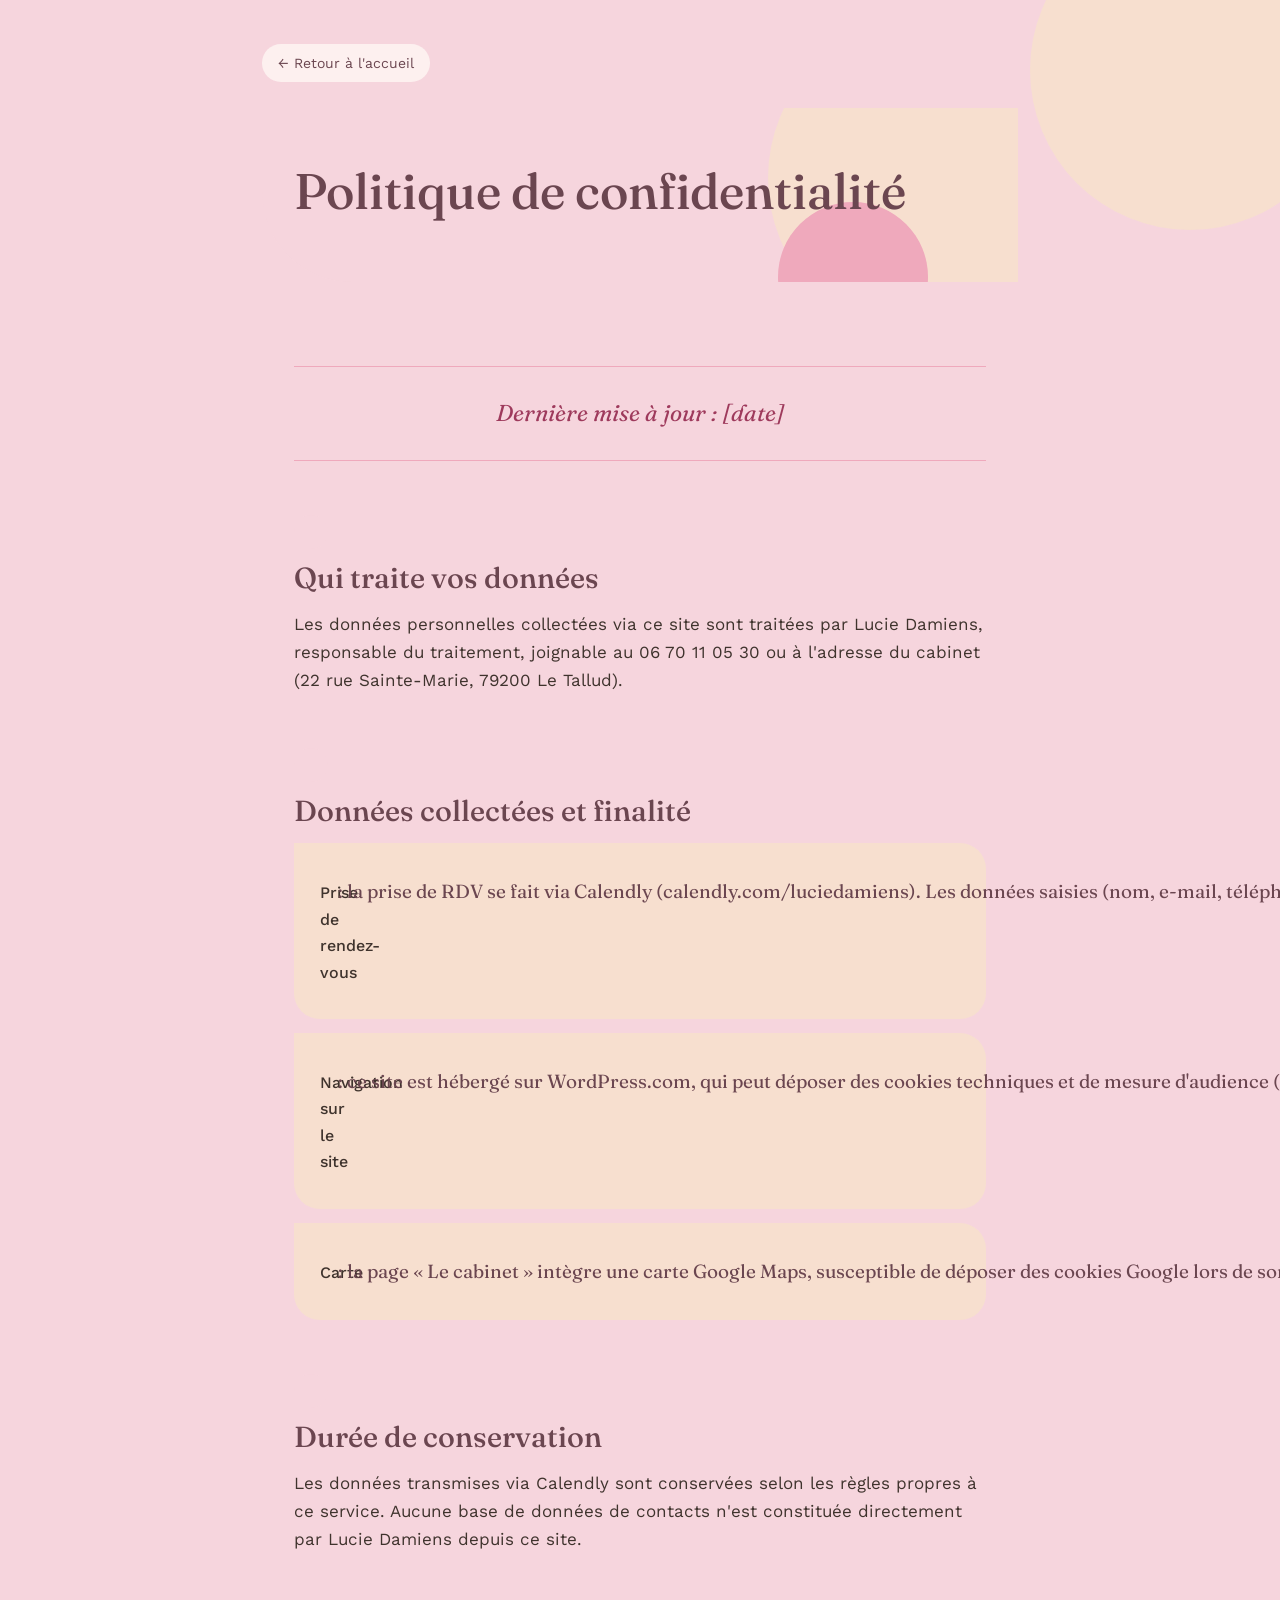
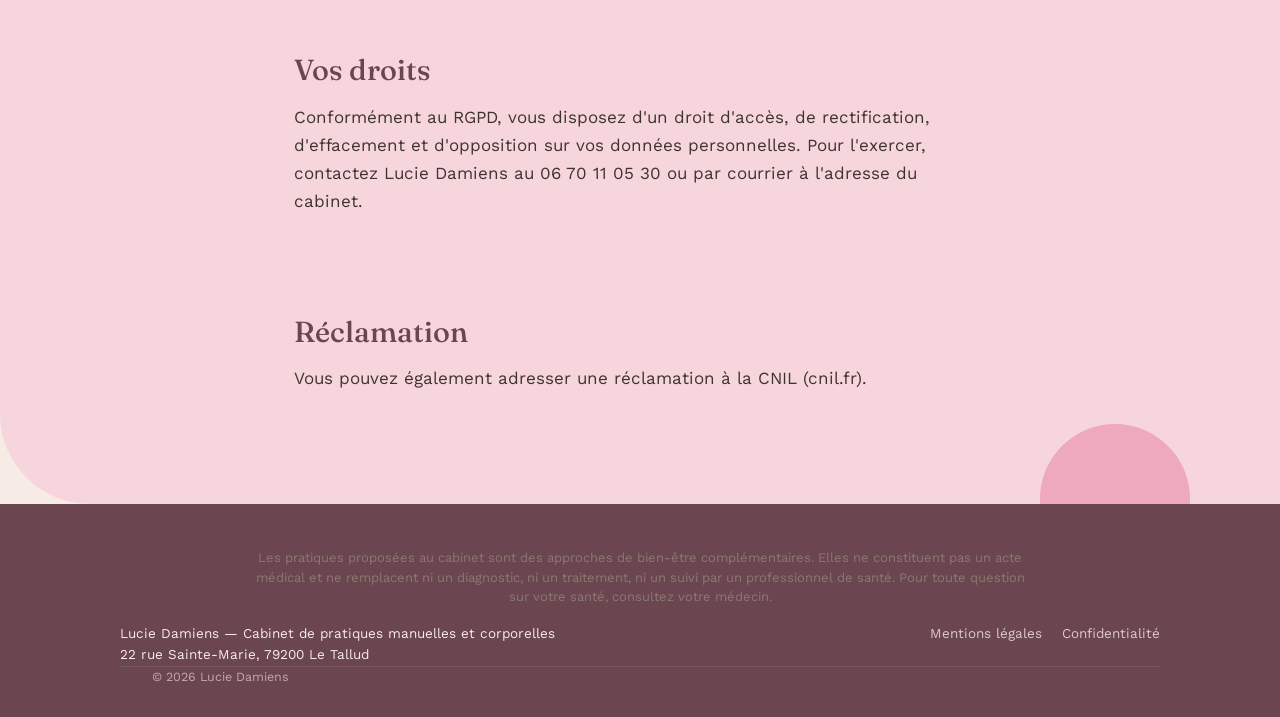
==== confidentialite.html @ f3e39a35 "Add files via upload" ====
<!doctype html>
<html lang="fr-FR"><head><meta charset="utf-8"><meta name="viewport" content="width=device-width, initial-scale=1">
<title>Confidentialité – Lucie Damiens</title>
<meta name="robots" content="noindex">
<link rel="stylesheet" href="https://fonts.googleapis.com/css2?family=Fraunces:ital,opsz,wght@0,9..144,400;0,9..144,500;0,9..144,600;1,9..144,500&family=Work+Sans:wght@400;500;600&display=swap">
<link rel="stylesheet" href="style.css"></head>
<body class="page page-id-149"><section class="tech-body wrap" style="padding-top:60px;">

<section class="tech-hero">
  <a class="btn-secondary back-link" href="index.html">← Retour à l'accueil</a>



<link rel="preconnect" href="https://fonts.googleapis.com">
<link href="https://fonts.googleapis.com/css2?family=Fraunces:ital,opsz,wght@0,9..144,400;0,9..144,500;0,9..144,600;1,9..144,500&amp;family=Work+Sans:wght@400;500;600&amp;display=swap" rel="stylesheet">

<style>
  /* (tout ton CSS d’origine est conservé intégralement) */
</style>




<section class="tech-hero">
  <h1>Politique de confidentialité</h1>
</section>

<section class="tech-body">

  <p><em>Dernière mise à jour : [date]</em></p>

  <h2>Qui traite vos données</h2>
  <p>Les données personnelles collectées via ce site sont traitées par Lucie Damiens, responsable du traitement, joignable au 06 70 11 05 30 ou à l'adresse du cabinet (22 rue Sainte-Marie, 79200 Le Tallud).</p>

  <h2>Données collectées et finalité</h2>
  <div class="indications">
    <p><strong>Prise de rendez-vous</strong> : la prise de RDV se fait via Calendly (calendly.com/luciedamiens). Les données saisies (nom, e-mail, téléphone) sont collectées et traitées par Calendly ; consultez leur politique de confidentialité pour le détail.</p>
  </div>
  <div class="indications">
    <p><strong>Navigation sur le site</strong> : ce site est hébergé sur WordPress.com, qui peut déposer des cookies techniques et de mesure d'audience (Jetpack) — voir la politique de confidentialité d'Automattic.</p>
  </div>
  <div class="indications">
    <p><strong>Carte</strong> : la page « Le cabinet » intègre une carte Google Maps, susceptible de déposer des cookies Google lors de son chargement — voir la politique de confidentialité de Google.</p>
  </div>

  <h2>Durée de conservation</h2>
  <p>Les données transmises via Calendly sont conservées selon les règles propres à ce service. Aucune base de données de contacts n'est constituée directement par Lucie Damiens depuis ce site.</p>

  <h2>Vos droits</h2>
  <p>Conformément au RGPD, vous disposez d'un droit d'accès, de rectification, d'effacement et d'opposition sur vos données personnelles. Pour l'exercer, contactez Lucie Damiens au 06 70 11 05 30 ou par courrier à l'adresse du cabinet.</p>

  <h2>Réclamation</h2>
  <p>Vous pouvez également adresser une réclamation à la CNIL (cnil.fr).</p>

</section>

</section>
<footer>
  <p class="footer-mention" style="max-width:820px;margin:0 auto 16px;padding:0 16px;font-size:13px;line-height:1.5;text-align:center;">Les pratiques proposées au cabinet sont des approches de bien-être complémentaires. Elles ne constituent pas un acte médical et ne remplacent ni un diagnostic, ni un traitement, ni un suivi par un professionnel de santé. Pour toute question sur votre santé, consultez votre médecin.</p>
  <div class="footer-inner">
    <div>Lucie Damiens — Cabinet de pratiques manuelles et corporelles<br>22 rue Sainte-Marie, 79200 Le Tallud</div>
    <div class="footer-links">
      <a href="mentions-legales.html">Mentions légales</a>
      <a href="confidentialite.html">Confidentialité</a>
    </div>
  </div>
  <div class="foot-bottom wrap">&copy; 2026 Lucie Damiens</div>
</footer>

</body></html>
---- style.css ----
/*
Theme Name: Lucie Damiens
Theme URI: https://luciedamiens.com/
Author: Peux
Description: Thème sur-mesure pour le site de Lucie Damiens, thérapeute manuelle (Fasciathérapie, Libération Musculaire Profonde, Myofascialogie, Processus Neurolink).
Version: 1.0
Requires PHP: 7.4
Text Domain: lucie-damiens
*/

:root{
  --bone:#F7ECE5;
  --bone-deep:#EFDACE;
  --ink:#3F332D;
  --ink-soft:#8A796F;
  --moss:#E28FA6;
  --moss-deep:#6B4650;
  --ochre:#DB9DAF;
  --clay:#DB9DAF;
  --line:#EAD9CD;
  --white:#FFFAF6;
}
*{box-sizing:border-box;}
html{scroll-behavior:smooth;}
body{
  margin:0;
  background:var(--bone);
  color:var(--ink);
  font-family:'Work Sans', sans-serif;
  font-size:17px;
  line-height:1.6;
}
h1,h2,h3{
  font-family:'Fraunces', serif;
  font-weight:500;
  color:var(--moss-deep);
  line-height:1.15;
  margin:0;
}
p{margin:0;}
a{color:inherit;}
img{max-width:100%;}
.wrap{max-width:1040px;margin:0 auto;padding:0 32px;}

/* HERO */
.hero{
  display:grid; grid-template-columns:1.1fr .9fr; gap:56px; align-items:center;
  padding:76px 32px 84px; max-width:1040px; margin:0 auto;
}
.hero .eyebrow{font-size:15px; color:var(--clay); font-style:italic; font-family:'Fraunces',serif; margin-bottom:14px;}
.hero h1{font-size:44px; letter-spacing:-.01em;}
.hero p.lead{margin-top:20px; font-size:18px; color:var(--ink-soft); max-width:46ch;}
.hero .symptoms{margin-top:26px; display:flex; flex-wrap:wrap; gap:10px 10px;}
.hero .symptoms span{
  font-size:13.5px; color:var(--moss-deep); background:var(--bone-deep);
  border:1px solid var(--line); padding:6px 12px; border-radius:20px;
}
.hero .ctas{margin-top:34px; display:flex; gap:14px; flex-wrap:wrap;}
.btn-primary{
  background:var(--moss); color:var(--white); text-decoration:none;
  padding:14px 26px; border-radius:2px; font-size:15px; font-weight:500;
  display:inline-block;
}
.btn-secondary{
  border:1px solid var(--ink); color:var(--ink); text-decoration:none;
  padding:13px 25px; border-radius:2px; font-size:15px;
  display:inline-block;
}
.hero-visual{
  aspect-ratio:4/5; background:var(--moss-deep);
  border-radius:2px 60px 2px 60px;
  display:flex; align-items:flex-end; padding:20px;
  background-image:linear-gradient(165deg,#F1D2C4,#DD9E9B);
  overflow:hidden;
}
.hero-visual img{width:100%; height:100%; object-fit:cover; display:block; border-radius:2px 60px 2px 60px;}
@media(max-width:800px){ .hero{grid-template-columns:1fr; padding-top:48px;} .hero h1{font-size:34px;} }

section{padding:70px 32px;}
.section-inner{max-width:1040px; margin:0 auto;}
.divider{border:none; border-top:1px solid var(--line); max-width:1040px; margin:0 auto;}

/* COMPRENDRE */
.comprendre{background:var(--white);}
.comprendre h2{font-size:30px; margin-bottom:22px;}
.comprendre .cols{display:grid; grid-template-columns:1fr 1fr; gap:48px; margin-top:30px;}
.comprendre p{color:var(--ink-soft); max-width:60ch;}
.comprendre .cols h3{font-size:18px; color:var(--moss); margin-bottom:10px;}
.causes-list{list-style:none; padding:0; margin:14px 0 0; display:flex; flex-direction:column; gap:8px;}
.causes-list li{padding-left:18px; position:relative; color:var(--ink-soft); font-size:15.5px;}
.causes-list li::before{content:"—"; position:absolute; left:0; color:var(--clay);}
@media(max-width:800px){ .comprendre .cols{grid-template-columns:1fr;} }

/* FASCIATHERAPIE */
.fascia{background:var(--bone);}
.fascia-grid{display:grid; grid-template-columns:1fr 1fr; gap:48px; align-items:start;}
.fascia h2{font-size:30px; margin-bottom:8px;}
.fascia .sub{font-family:'Fraunces',serif; font-style:italic; color:var(--clay); font-size:16px; margin-bottom:20px; display:block;}
.fascia p{color:var(--ink-soft); max-width:52ch;}
.fascia-points{list-style:none; padding:0; margin:22px 0 0; display:flex; flex-direction:column; gap:14px;}
.fascia-points li{padding-left:20px; position:relative; color:var(--ink-soft); font-size:15px;}
.fascia-points li::before{content:"—"; position:absolute; left:0; color:var(--moss);}
.fascia-points strong{color:var(--ink); font-weight:500;}
.combo-note{
  margin-top:28px; padding:20px 22px; background:var(--bone-deep);
  border-left:2px solid var(--moss); border-radius:2px; font-size:14.5px; color:var(--ink-soft);
}
@media(max-width:800px){ .fascia-grid{grid-template-columns:1fr;} }

/* BENEFICES */
.benefices{background:var(--white);}
.benefices h2{font-size:30px; margin-bottom:38px;}
.benef-grid{display:grid; grid-template-columns:1.3fr 1fr; gap:26px;}
.benef-item{padding:26px 0; border-top:1px solid var(--line);}
.benef-item:first-child{border-top:none;}
.benef-item h3{font-size:19px; color:var(--ink); font-weight:500; margin-bottom:8px;}
.benef-item p{color:var(--ink-soft); font-size:15px; max-width:44ch;}
.benef-side{background:var(--bone-deep); border-radius:2px; padding:28px; display:flex; flex-direction:column; justify-content:center;}
.benef-side h3{font-family:'Fraunces',serif; font-size:20px; color:var(--moss-deep); font-weight:500;}
.benef-side p{margin-top:10px; color:var(--ink-soft); font-size:14.5px;}
@media(max-width:800px){ .benef-grid{grid-template-columns:1fr;} }

/* TEMOIGNAGES */
.temoignages h2{font-size:30px; margin-bottom:38px;}
.quote-flow{display:flex; flex-direction:column; gap:0;}
.quote{padding:26px 0; border-top:1px solid var(--line); display:grid; grid-template-columns:40px 1fr; gap:18px;}
.quote:first-child{border-top:none;}
.quote .mark{font-family:'Fraunces',serif; font-size:34px; color:var(--clay); line-height:1;}
.quote p{font-size:16.5px; color:var(--ink); max-width:60ch;}
.quote .who{margin-top:10px; font-size:13.5px; color:var(--ink-soft);}

/* TARIFS */
.tarifs{background:var(--white);}
.tarifs h2{font-size:30px; margin-bottom:30px;}
.tarif-row{display:flex; justify-content:space-between; align-items:baseline; padding:18px 0; border-top:1px solid var(--line); max-width:640px;}
.tarif-row:first-of-type{border-top:none;}
.tarif-row .label{font-size:16px;}
.tarif-row .price{font-family:'Fraunces',serif; font-size:20px; color:var(--moss-deep);}
.tarifs .infos{margin-top:26px; color:var(--ink-soft); font-size:14.5px; max-width:56ch;}

/* FAQ */
.faq h2{font-size:30px; margin-bottom:30px;}
.faq-item{border-top:1px solid var(--line); padding:20px 0;}
.faq-item:first-child{border-top:none;}
.faq-item h3{font-size:16.5px; font-weight:500; color:var(--ink); font-family:'Work Sans',sans-serif;}
.faq-item p{margin-top:8px; color:var(--ink-soft); font-size:15px; max-width:60ch;}

/* CABINET */
.cabinet{background:var(--white);}
.cabinet-grid{display:grid; grid-template-columns:1fr 1fr; gap:40px; align-items:stretch;}
.map{background:var(--bone-deep); border:1px solid var(--line); border-radius:2px; min-height:280px; width:100%;}
.cabinet-info h2{font-size:26px;}
.cabinet-info address{font-style:normal; color:var(--ink-soft); margin-top:14px; line-height:1.7;}
.cabinet-info .practical{margin-top:18px; color:var(--ink-soft); font-size:14.5px;}
@media(max-width:800px){ .cabinet-grid{grid-template-columns:1fr;} }

/* CONTACT FINAL */
.contact-final{text-align:center; padding:90px 32px;}
.contact-final h2{font-size:32px; max-width:20ch; margin:0 auto;}
.contact-final .btn-primary{margin-top:28px; display:inline-block;}
.contact-final .tel{margin-top:16px; display:block; color:var(--ink-soft); font-size:14.5px;}

footer{background:var(--moss-deep); color:var(--bone); padding:44px 32px 30px;}
.footer-inner{max-width:1040px; margin:0 auto; display:flex; justify-content:space-between; flex-wrap:wrap; gap:24px; font-size:13.5px;}
.footer-inner a{text-decoration:none; color:var(--bone); opacity:.8;}
.footer-links{display:flex; gap:20px; flex-wrap:wrap;}
.foot-bottom{max-width:1040px; margin:24px auto 0; padding-top:20px; border-top:1px solid rgba(250,249,245,.15); font-size:12.5px; opacity:.6;}

/* APPROCHES (home) */
.approches h2{font-size:30px; margin-bottom:10px;}
.approches > .section-inner > p.intro{color:var(--ink-soft); max-width:60ch; margin-bottom:34px;}
.approches-grid{display:grid; grid-template-columns:repeat(3,1fr); gap:22px;}
.approche-card{background:var(--white); border:1px solid var(--line); border-radius:2px; padding:28px; display:flex; flex-direction:column; gap:10px;}
.approche-card .tag{font-family:'Fraunces',serif; font-style:italic; color:var(--clay); font-size:13.5px;}
.approche-card h3{font-size:19px; color:var(--moss-deep); font-weight:500;}
.approche-card p{color:var(--ink-soft); font-size:14.5px; flex:1;}
.approche-card a.more{font-size:14px; color:var(--moss); text-decoration:none; font-weight:500; margin-top:6px;}
@media(max-width:800px){ .approches-grid{grid-template-columns:1fr;} }

/* TECHNIQUE PAGES */
.tech-hero{padding:56px 32px 40px; max-width:820px; margin:0 auto;}
.back-link{display:inline-block; margin-bottom:18px; font-size:14px;}
.back-link:hover{opacity:.85;}
.tech-hero .tagline{display:block; font-family:'Fraunces',serif; font-style:italic; color:var(--clay); font-size:17px; margin-top:10px;}
.tech-hero h1{font-size:36px; margin-top:12px;}
.tech-body{padding:10px 32px 60px; max-width:820px; margin:0 auto;}
.tech-body p{color:var(--ink-soft); margin-bottom:18px; font-size:16.5px; max-width:66ch;}
.tech-body h2{font-size:21px; margin:36px 0 14px; color:var(--moss-deep);}
.indications{background:var(--bone-deep); border-radius:2px; padding:24px 26px; margin:14px 0;}
.indications p{color:var(--ink-soft); font-size:15px; margin:0;}
.note-box{border-left:2px solid var(--moss); padding:16px 20px; margin:20px 0; font-style:italic; color:var(--ink-soft); font-size:15px; background:var(--white);}
.tech-cta{text-align:center; padding:50px 32px 70px;}
.tech-cta .btn-primary{margin-top:18px; display:inline-block;}

.other-techniques{padding:56px 32px; background:var(--white);}
.other-techniques h2{font-size:24px; margin-bottom:24px;}

:root{
  --bone:#F7ECE5;
  --bone-deep:#EFDACE;
  --ink:#3F332D;
  --ink-soft:#8A796F;
  --moss:#E28FA6;
  --moss-deep:#6B4650;
  --ochre:#DB9DAF;
  --clay:#DB9DAF;
  --line:#EAD9CD;
  --white:#FFFAF6;
}

body{
  background:var(--bone);
  color:var(--ink);
  font-family:'Work Sans', sans-serif;
  font-size:17px;
  line-height:1.6;
}

h1,h2,h3{
  font-family:'Fraunces', serif;
  font-weight:500;
  color:var(--moss-deep);
  line-height:1.15;
  margin:0;
}

p{margin:0;}
a{color:inherit;}

.wrap{max-width:1040px;margin:0 auto;padding:0 32px;}

.note{
  max-width:640px; margin:0 auto 8px; text-align:center;
  font-family:'Work Sans',sans-serif; font-size:13px; color:var(--ink-soft);
  letter-spacing:.02em; padding:10px 0;
}

/* HERO */
.hero{
  display:grid; grid-template-columns:1.1fr .9fr; gap:56px; align-items:center;
  padding:76px 32px 84px; max-width:1040px; margin:0 auto;
}
.hero .eyebrow{font-size:15px; color:var(--clay); font-style:italic; font-family:'Fraunces',serif; margin-bottom:14px;}
.hero h1{font-size:44px; letter-spacing:-.01em;}
.hero p.lead{margin-top:20px; font-size:18px; color:var(--ink-soft); max-width:46ch;}
.hero .symptoms{margin-top:26px; display:flex; flex-wrap:wrap; gap:10px 10px;}
.hero .symptoms span{
  font-size:13.5px; color:var(--moss-deep); background:var(--bone-deep);
  border:1px solid var(--line); padding:6px 12px; border-radius:20px;
}
.hero .ctas{margin-top:34px; display:flex; gap:14px; flex-wrap:wrap;}
.btn-primary{
  background:var(--moss); color:var(--white); text-decoration:none;
  padding:14px 26px; border-radius:2px; font-size:15px; font-weight:500;
}
.btn-secondary{
  border:1px solid var(--ink); color:var(--ink); text-decoration:none;
  padding:13px 25px; border-radius:2px; font-size:15px;
}
.hero-visual{
  aspect-ratio:3/5; background:var(--moss-deep);
  border-radius:2px 60px 2px 60px;
  display:flex; align-items:flex-end; padding:20px;
  background-image:linear-gradient(165deg,#F1D2C4,#DD9E9B);
}
.hero-visual img{width:100%;height:100%;object-fit:cover;}

@media(max-width:800px){
  .hero{grid-template-columns:1fr; padding-top:48px;}
  .hero h1{font-size:34px;}
}

/* SECTIONS */
section{padding:70px 32px;}
.section-inner{max-width:1040px; margin:0 auto;}
.divider{border:none; border-top:1px solid var(--line); max-width:1040px; margin:0 auto;}

/* COMPRENDRE */
.comprendre{background:var(--white);}
.comprendre h2{font-size:30px; margin-bottom:22px;}
.comprendre .cols{display:grid; grid-template-columns:1fr 1fr; gap:48px; margin-top:30px;}
.comprendre p{color:var(--ink-soft); max-width:60ch;}
.comprendre .cols h3{font-size:18px; color:var(--moss); margin-bottom:10px;}
.causes-list{list-style:none; padding:0; margin:14px 0 0; display:flex; flex-direction:column; gap:8px;}
.causes-list li{padding-left:18px; position:relative; color:var(--ink-soft); font-size:15.5px;}
.causes-list li::before{content:"—"; position:absolute; left:0; color:var(--clay);}
@media(max-width:800px){ .comprendre .cols{grid-template-columns:1fr;} }

/* TECHNIQUE PAGES */
.tech-hero{padding:56px 32px 40px; max-width:820px; margin:0 auto;}
.back-link{display:inline-block; margin-bottom:18px; font-size:14px;}
.tech-hero .tagline{display:block; font-family:'Fraunces',serif; font-style:italic; color:var(--clay); font-size:17px; margin-top:10px;}
.tech-hero h1{font-size:36px; margin-top:12px;}

.tech-body{padding:10px 32px 60px; max-width:820px; margin:0 auto;}
.tech-body p{color:var(--ink-soft); margin-bottom:18px; font-size:16.5px; max-width:66ch;}
.tech-body h2{font-size:21px; margin:36px 0 14px; color:var(--moss-deep);}
.indications{background:var(--bone-deep); border-radius:2px; padding:24px 26px; margin:14px 0;}
.indications p{color:var(--ink-soft); font-size:15px; margin:0;}
.note-box{border-left:2px solid var(--moss); padding:16px 20px; margin:20px 0; font-style:italic; color:var(--ink-soft); font-size:15px; background:var(--white);}

.tech-cta{text-align:center; padding:50px 32px 70px;}
.tech-cta .btn-primary{margin-top:18px; display:inline-block;}

/* APPROCHES */
.approches h2{font-size:30px; margin-bottom:10px;}
.approches > .section-inner > p.intro{color:var(--ink-soft); max-width:60ch; margin-bottom:34px;}
.approches-grid{display:grid; grid-template-columns:repeat(3,1fr); gap:22px;}
.approche-card{background:var(--white); border:1px solid var(--line); border-radius:2px; padding:28px; display:flex; flex-direction:column; gap:10px;}
.approche-card .tag{font-family:'Fraunces',serif; font-style:italic; color:var(--clay); font-size:13.5px;}
.approche-card h3{font-size:19px; color:var(--moss-deep); font-weight:500;}
.approche-card p{color:var(--ink-soft); font-size:14.5px; flex:1;}
.approche-card a.more{font-size:14px; color:var(--moss); text-decoration:none; font-weight:500; margin-top:6px;}
@media(max-width:800px){ .approches-grid{grid-template-columns:1fr;} }

/* QUOTES */
.quote-flow{display:flex; flex-direction:column; gap:0;}
.quote{padding:26px 0; border-top:1px solid var(--line); display:grid; grid-template-columns:40px 1fr; gap:18px;}
.quote .mark{font-family:'Fraunces',serif; font-size:34px; color:var(--clay); line-height:1;}
.quote p{font-size:16.5px; color:var(--ink); max-width:60ch;}
.quote .who{margin-top:10px; font-size:13.5px; color:var(--ink-soft);}

/* TARIFS */
.tarif-row{display:flex; justify-content:space-between; align-items:baseline; padding:18px 0; border-top:1px solid var(--line); max-width:640px;}
.tarif-row .label{font-size:16px;}
.tarif-row .price{font-family:'Fraunces',serif; font-size:20px; color:var(--moss-deep);}
.tarifs .infos{margin-top:26px; color:var(--ink-soft); font-size:14.5px; max-width:56ch;}

/* CONTACT FINAL */
.contact-final{text-align:center; padding:90px 32px;}
.contact-final h2{font-size:32px; max-width:20ch; margin:0 auto;}
.contact-final .btn-primary{margin-top:28px; display:inline-block;}
.contact-final .tel{margin-top:16px; display:block; color:var(--ink-soft); font-size:14.5px;}
/* ===== SECTION IMMERSIVE ===== */

.cabinet-immersive {
  position: relative;
  width: 100%;
  height: 750px;
  overflow: hidden;
}

/* ===== IMAGE DE FOND (sans flou) ===== */

.cabinet-bg {
  position: absolute;
  top: 0;
  left: 0;
  width: 100%;
  height: 100%;
  background-image: none;
  background-size: cover;
  background-position: center;
  background-attachment: fixed; /* Parallax */
  filter: brightness(0.55); /* sombre mais net */
  transform: scale(1.05); /* effet profondeur */
}

/* ===== OVERLAY ===== */

.cabinet-immersive-overlay {
  position: relative;
  z-index: 2;
  display: grid;
  grid-template-columns: 1fr 1fr;
  gap: 40px;
  padding: 80px 60px;
  height: 100%;
  align-items: center;
  animation: fadeIn 1.4s ease forwards;
  opacity: 0;
}

/* Animation fade-in */
@keyframes fadeIn {
  from { opacity: 0; transform: translateY(30px); }
  to { opacity: 1; transform: translateY(0); }
}

/* ===== CARTE ===== */

.cabinet-map iframe {
  width: 100%;
  height: 350px;
  border: 0;
  border-radius: 14px;
  box-shadow: 0 6px 18px rgba(0,0,0,0.25);
}

/* ===== INFO ===== */

.cabinet-info {
  background: rgba(255, 255, 255, 0.85);
  padding: 35px;
  border-radius: 14px;
  box-shadow: 0 6px 18px rgba(0,0,0,0.20);
}

.cabinet-info h2 {
  font-size: 2.2rem;
  margin-bottom: 20px;
  color: #3a2f2f;
}

.cabinet-info address {
  font-style: normal;
  font-size: 1.2rem;
  line-height: 1.6;
  margin-bottom: 15px;
  color: #4a3f3f;
}

.cabinet-info p.practical {
  font-size: 1rem;
  color: #6a5f5f;
  margin-top: 10px;
}

/* ===== BOUTON ===== */

.cabinet-btn {
  display: inline-block;
  margin-top: 20px;
  padding: 14px 26px;
  background: #d8c7c0;
  color: #3a2f2f;
  text-decoration: none;
  border-radius: 10px;
  font-size: 1.1rem;
  transition: 0.25s ease;
}

.cabinet-btn:hover {
  background: #cbb8b0;
  transform: translateY(-3px);
}

/* ===== RESPONSIVE ===== */

@media (max-width: 900px) {
  .cabinet-immersive-overlay {
    grid-template-columns: 1fr;
    padding: 40px 20px;
  }

  .cabinet-map iframe {
    height: 250px;
  }

  .cabinet-immersive {
    height: auto;
    padding-bottom: 40px;
  }

  .cabinet-bg {
    background-attachment: scroll; /* désactive parallax sur mobile */
    filter: brightness(0.55);
  }
}
.hero-signature {
  text-align: center;
  padding: 60px 20px 20px;
  animation: fadeInElegant 1.6s ease forwards;
  opacity: 0;
}

.hero-signature h1 {
  font-family: 'Montserrat', sans-serif;
  font-size: 3.2rem;
  font-weight: 300;
  color: #3a2f2f;
}

.hero-signature h1 span {
  color: #d8c7c0; /* touche thérapeutique */
}

.hero-subtitle {
  font-size: 1.2rem;
  color: #6a5f5f;
}
.hero-elegant-title h1 {
  font-size: clamp(2rem, 4vw, 4.4rem) !important;
}
.approches h2 {
  font-size: 2rem !important;
}

/* Tuiles : mêmes angles que la photo */
.approche-card {
  border-radius: 2px 32px 2px 32px;
}

/* Boutons RDV et téléphone : mêmes angles que la photo */
.btn-primary,
.btn-secondary {
  border-radius: 2px 16px 2px 16px;
}

/* ===== PAGES INTÉRIEURES ÉGAYÉES =====
   À coller à la fin du CSS additionnel. L'accueil (page 22) n'est pas touché.
   Pour revenir en arrière : supprimer tout ce bloc. */

body:not(.page-id-22){
  --rose-fort:#9E3A5C;
  --rose-doux:#F6D5DD;
  --peche:#F7DFCF;
  --prune:#6B4650;
  overflow-x:clip;
}

body:not(.page-id-22) > section.tech-body.wrap{
  padding:0 !important;
  max-width:none;
}

/* Bandeau de titre coloré */
body:not(.page-id-22) .tech-hero{
  position:relative;
  overflow:hidden;
  max-width:none;
  padding:44px max(32px, calc(50% - 378px)) 64px;
  background:var(--rose-doux);
  border-radius:0 0 0 90px;
}
body:not(.page-id-22) .tech-hero::before{
  content:"";
  position:absolute;
  right:-70px;
  top:-90px;
  width:320px;
  height:320px;
  border-radius:50%;
  background:var(--peche);
}
body:not(.page-id-22) .tech-hero::after{
  content:"";
  position:absolute;
  right:90px;
  bottom:-70px;
  width:150px;
  height:150px;
  border-radius:50%;
  background:#EFA9BC;
}
body:not(.page-id-22) .tech-hero > *{position:relative; z-index:1;}
body:not(.page-id-22) .tech-hero .back-link{
  background:rgba(255,250,246,.75);
  border:0;
  border-radius:999px;
  padding:8px 16px;
  margin-bottom:26px;
  color:var(--prune);
}
body:not(.page-id-22) .tech-hero .tagline{color:var(--rose-fort); font-size:18px;}
body:not(.page-id-22) .tech-hero h1{
  font-size:clamp(34px, 5vw, 50px);
  line-height:1.08;
  max-width:16em;
}

/* Texte plus lisible et plus vivant */
body:not(.page-id-22) section.tech-body:not(.wrap){padding:44px 32px 30px;}
body:not(.page-id-22) .tech-body:not(.wrap) p{color:var(--ink); font-size:17px; line-height:1.65;}
body:not(.page-id-22) .tech-hero + .tech-body > p:first-child{
  font-family:'Fraunces',serif;
  font-size:22px;
  line-height:1.4;
  color:var(--prune);
}
body:not(.page-id-22) .tech-body:not(.wrap) h2{
  font-size:29px;
  margin:54px 0 16px;
  color:var(--prune);
}
body:not(.page-id-22) .tech-body:not(.wrap) h2::before{
  content:"";
  display:block;
  width:34px;
  height:34px;
  margin-bottom:12px;
  border-radius:50% 50% 50% 0;
  background:var(--rose-doux);
}
body:not(.page-id-22) .tech-body:not(.wrap) h3{
  font-size:20px;
  margin:24px 0 6px;
  color:var(--rose-fort);
}

/* Listes en cartes */
body:not(.page-id-22) .tech-body:not(.wrap) ul{
  list-style:none;
  margin:18px 0 24px;
  padding:24px 26px;
  display:grid;
  gap:12px;
  background:var(--white);
  border-radius:0 26px 26px 26px;
}
body:not(.page-id-22) .tech-body:not(.wrap) ul li{
  position:relative;
  padding-left:30px;
  color:var(--ink);
  line-height:1.5;
}
body:not(.page-id-22) .tech-body:not(.wrap) ul li::before{
  content:"";
  position:absolute;
  left:0;
  top:.3em;
  width:15px;
  height:15px;
  border-radius:50%;
  background:#EFA9BC;
}

/* Encadrés et tarifs */
body:not(.page-id-22) .indications{
  background:var(--peche);
  border-radius:0 26px 26px 26px;
  padding:24px 26px;
}
body:not(.page-id-22) .indications p{
  color:var(--ink);
  font-size:17px;
  max-width:none;
}
body:not(.page-id-22) .indications p:has(> strong:first-child){
  display:flex;
  justify-content:space-between;
  align-items:baseline;
  gap:18px;
  padding:9px 0;
  border-bottom:1px solid rgba(107,70,80,.2);
  font-family:'Fraunces',serif;
  font-size:19px;
  color:var(--prune);
  white-space:nowrap;
}
body:not(.page-id-22) .indications p:has(> strong:first-child):last-child{border-bottom:0;}
body:not(.page-id-22) .indications p > strong:first-child{
  font-family:'Work Sans',sans-serif;
  font-size:16px;
  font-weight:500;
  color:var(--ink);
  flex:1 1 0;
  min-width:0;
  white-space:normal;
}

/* Citation */
body:not(.page-id-22) .tech-body:not(.wrap) p:has(> em:only-child){
  margin:40px 0;
  padding:30px 8px;
  border-block:1px solid #EFA9BC;
  font-family:'Fraunces',serif;
  font-size:23px;
  line-height:1.4;
  text-align:center;
  color:var(--rose-fort);
}

/* Appel à l'action en bandeau */
body:not(.page-id-22) .tech-cta{
  margin-top:30px;
  padding:60px 32px;
  background:var(--rose-doux);
  border-radius:90px 0 0 0;
}
body:not(.page-id-22) .tech-cta h2{color:var(--prune); font-size:28px; margin:0;}
body:not(.page-id-22) .tech-cta h2 + h2{margin-top:10px; font-size:36px; color:var(--rose-fort);}
body:not(.page-id-22) .tech-cta .btn-primary{
  margin-top:24px;
  padding:15px 30px;
  border-radius:999px;
  background:var(--rose-fort);
  color:#fff;
  font-weight:500;
  text-decoration:none;
}

/* Cartes des autres approches */
body:not(.page-id-22) .other-techniques{
  padding:56px 32px 66px;
  background:var(--bone-deep);
}
body:not(.page-id-22) .other-techniques h2{font-size:28px; color:var(--prune); margin-bottom:22px;}
body:not(.page-id-22) .approche-card{
  border:0;
  border-radius:0 26px 26px 26px;
  transition:transform .2s ease;
}
body:not(.page-id-22) .approche-card:hover{transform:translateY(-4px);}
body:not(.page-id-22) .approche-card .tag,
body:not(.page-id-22) .approche-card a.more{color:var(--rose-fort);}

@media (max-width:700px){
  body:not(.page-id-22) .tech-hero{padding:30px 24px 52px; border-radius:0 0 0 54px;}
  body:not(.page-id-22) .tech-hero::before{width:210px; height:210px; right:-90px; top:-70px;}
  body:not(.page-id-22) .tech-hero::after{width:96px; height:96px; right:24px; bottom:-48px;}
  body:not(.page-id-22) section.tech-body:not(.wrap){padding:32px 22px 20px;}
  body:not(.page-id-22) .tech-body:not(.wrap) h2{font-size:25px; margin-top:42px;}
  body:not(.page-id-22) .tech-cta{border-radius:54px 0 0 0; padding:48px 22px;}
  body:not(.page-id-22) .approches-grid{grid-template-columns:1fr;}
  body:not(.page-id-22) .indications p:has(> strong:first-child){font-size:18px;}
}
@media (prefers-reduced-motion:reduce){
  body:not(.page-id-22) .approche-card{transition:none;}
}
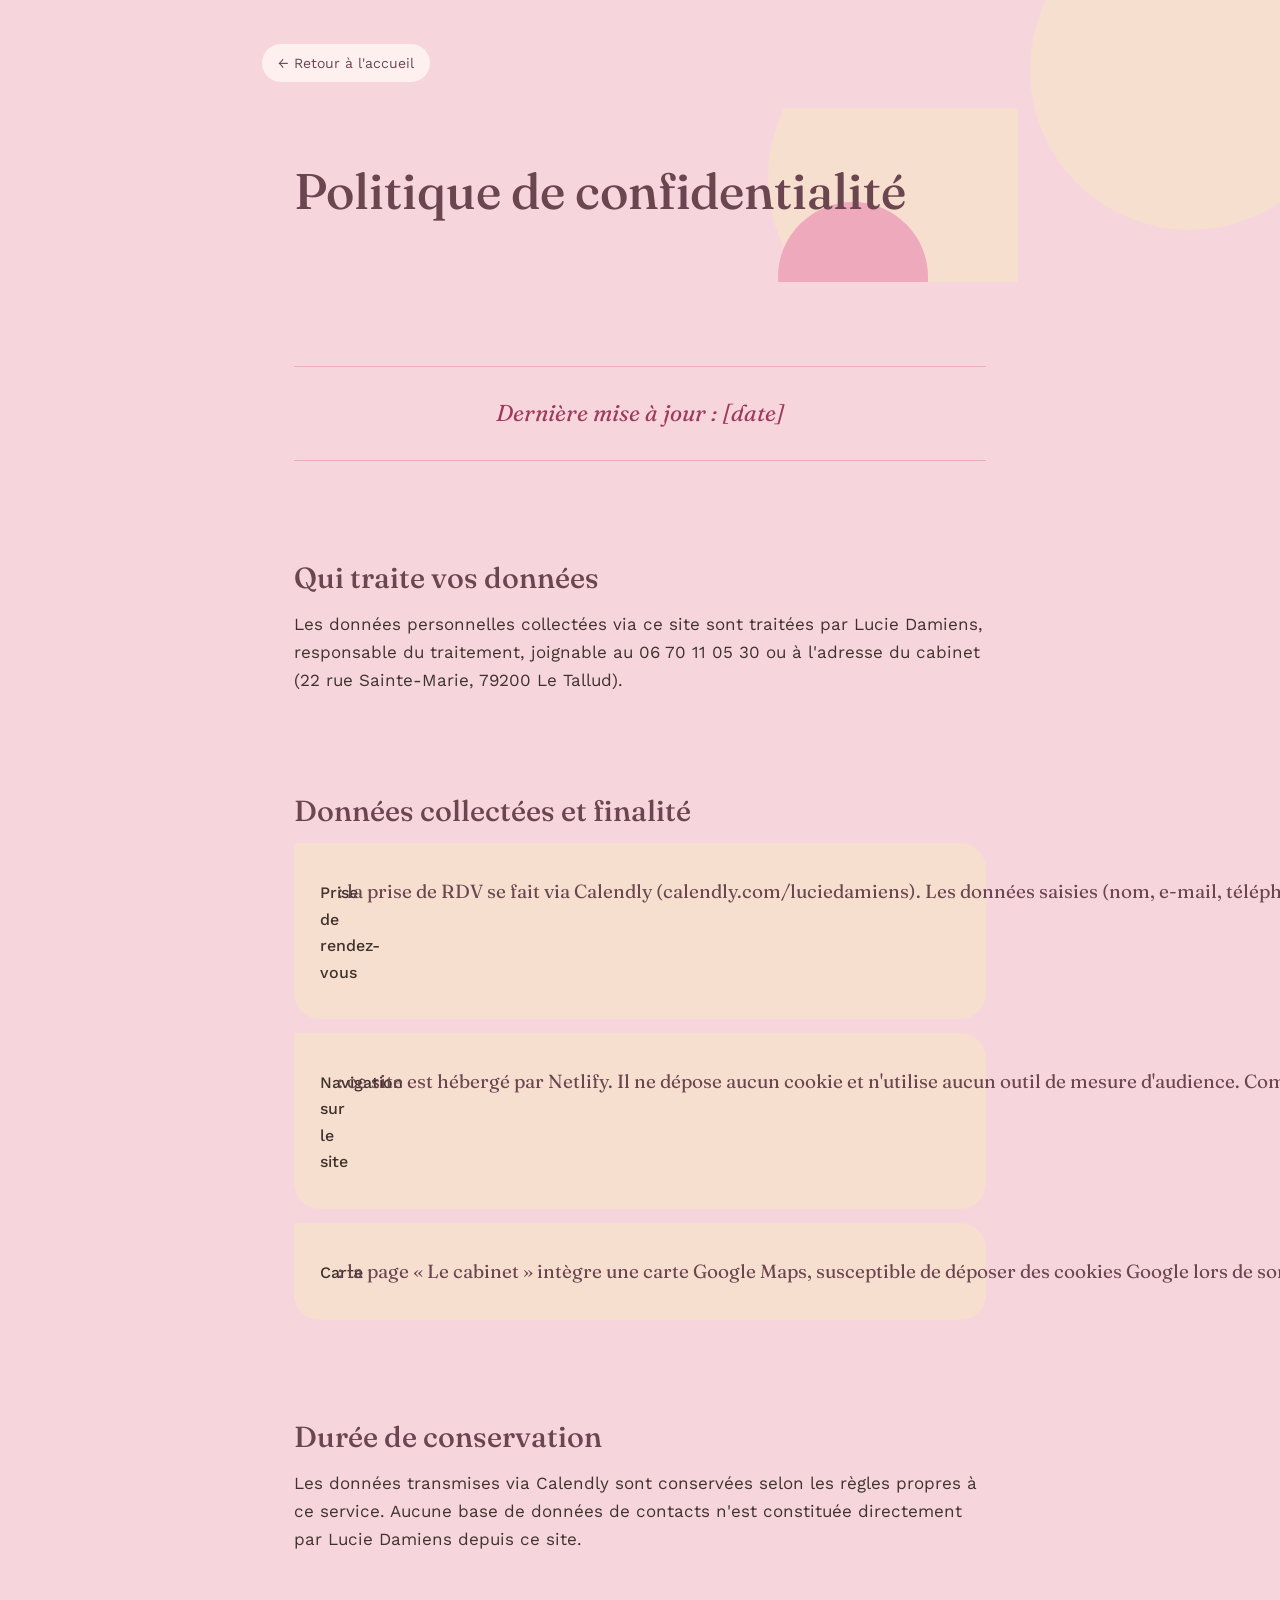
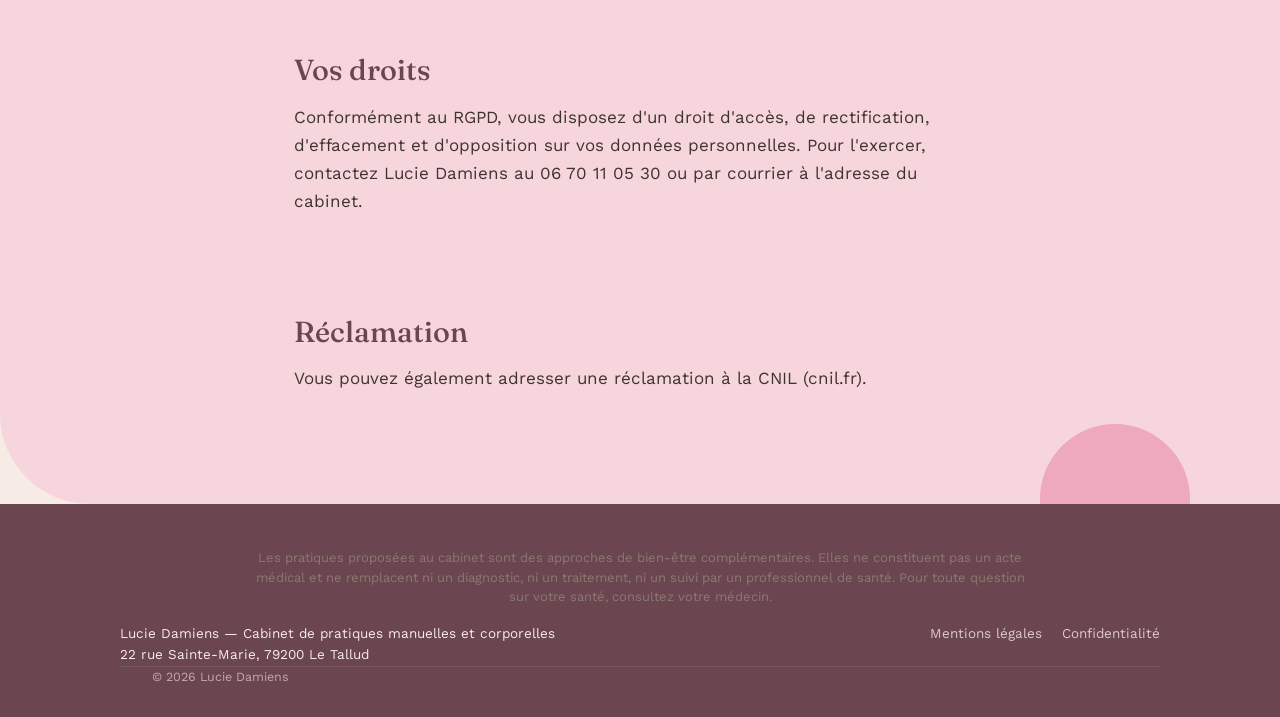
==== commit 6bcfdb63: "Add files via upload" ====
--- a/confidentialite.html
+++ b/confidentialite.html
@@ -37,7 +37,7 @@
     <p><strong>Prise de rendez-vous</strong> : la prise de RDV se fait via Calendly (calendly.com/luciedamiens). Les données saisies (nom, e-mail, téléphone) sont collectées et traitées par Calendly ; consultez leur politique de confidentialité pour le détail.</p>
   </div>
   <div class="indications">
-    <p><strong>Navigation sur le site</strong> : ce site est hébergé sur WordPress.com, qui peut déposer des cookies techniques et de mesure d'audience (Jetpack) — voir la politique de confidentialité d'Automattic.</p>
+    <p><strong>Navigation sur le site</strong> : ce site est hébergé par Netlify. Il ne dépose aucun cookie et n'utilise aucun outil de mesure d'audience. Comme tout hébergeur, Netlify enregistre des données techniques de connexion (adresse IP, navigateur) pour assurer le fonctionnement et la sécurité du site — voir la politique de confidentialité de Netlify.</p>
   </div>
   <div class="indications">
     <p><strong>Carte</strong> : la page « Le cabinet » intègre une carte Google Maps, susceptible de déposer des cookies Google lors de son chargement — voir la politique de confidentialité de Google.</p>
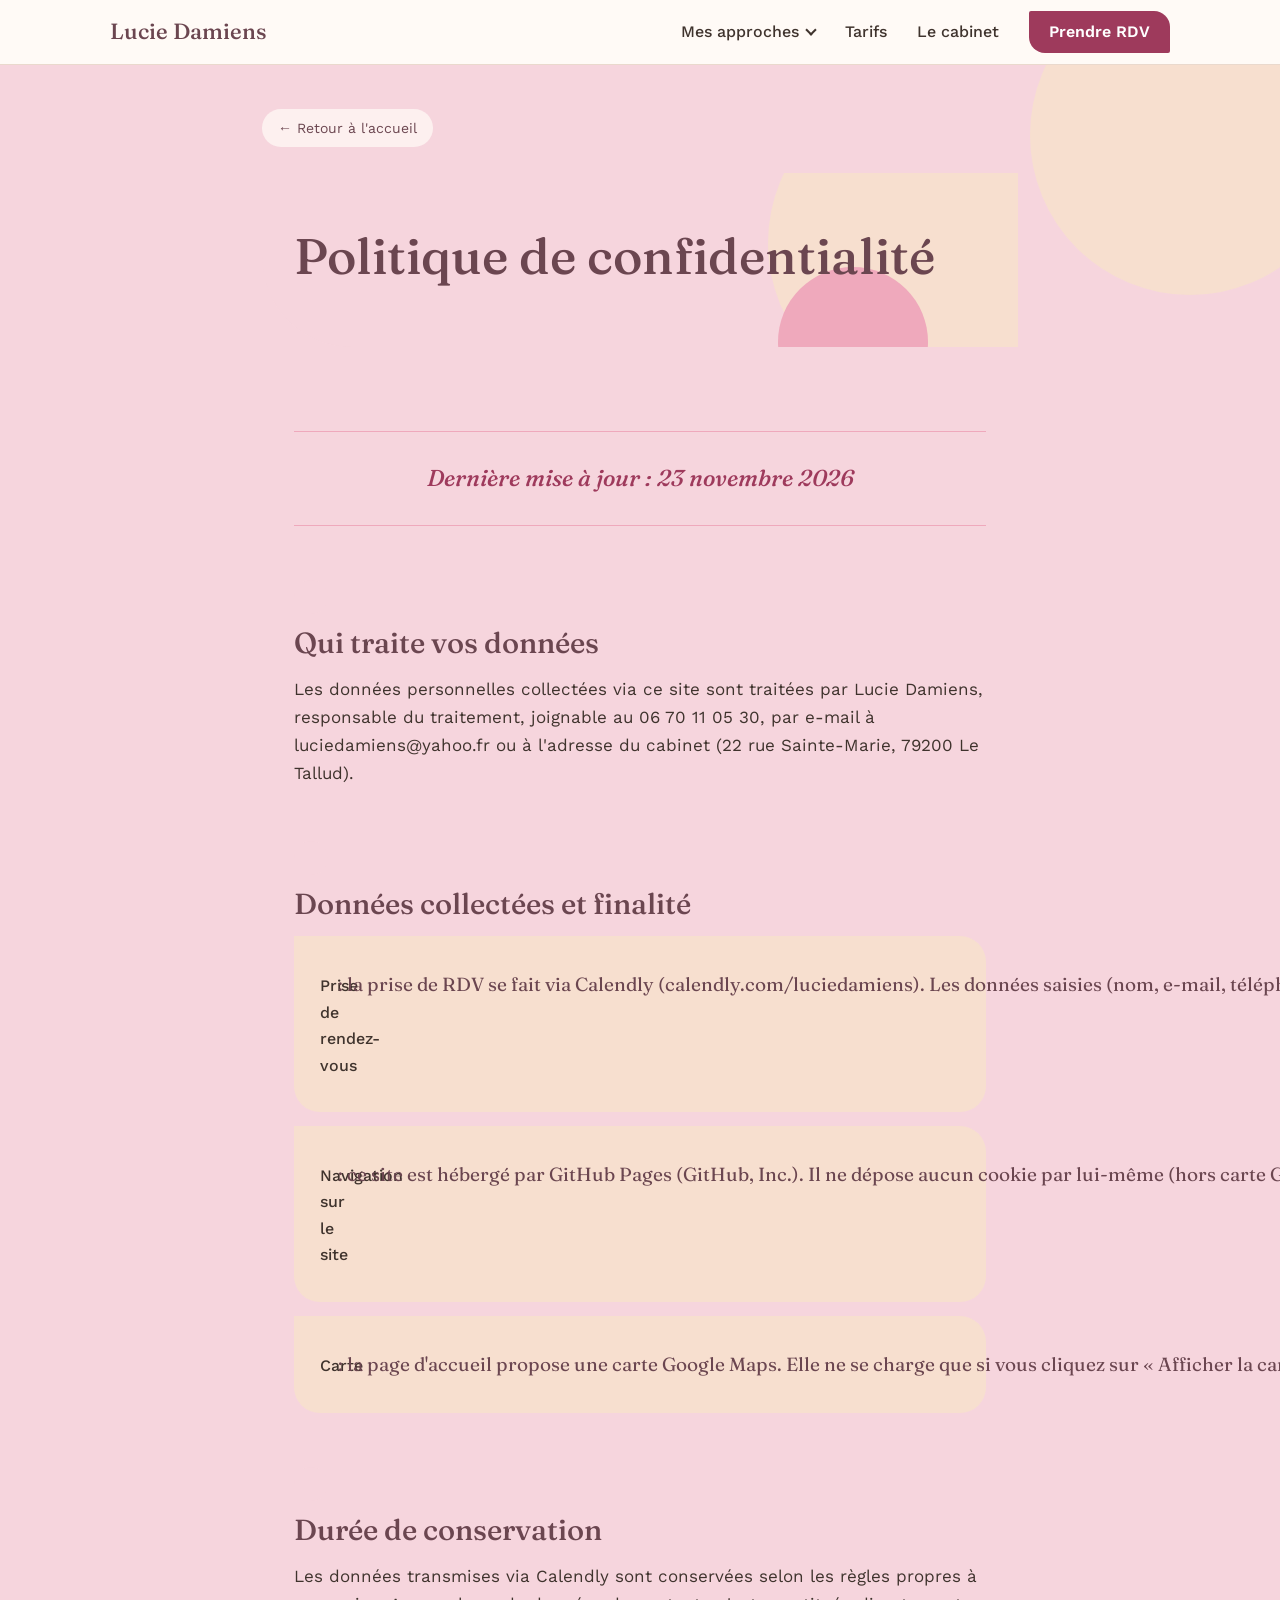
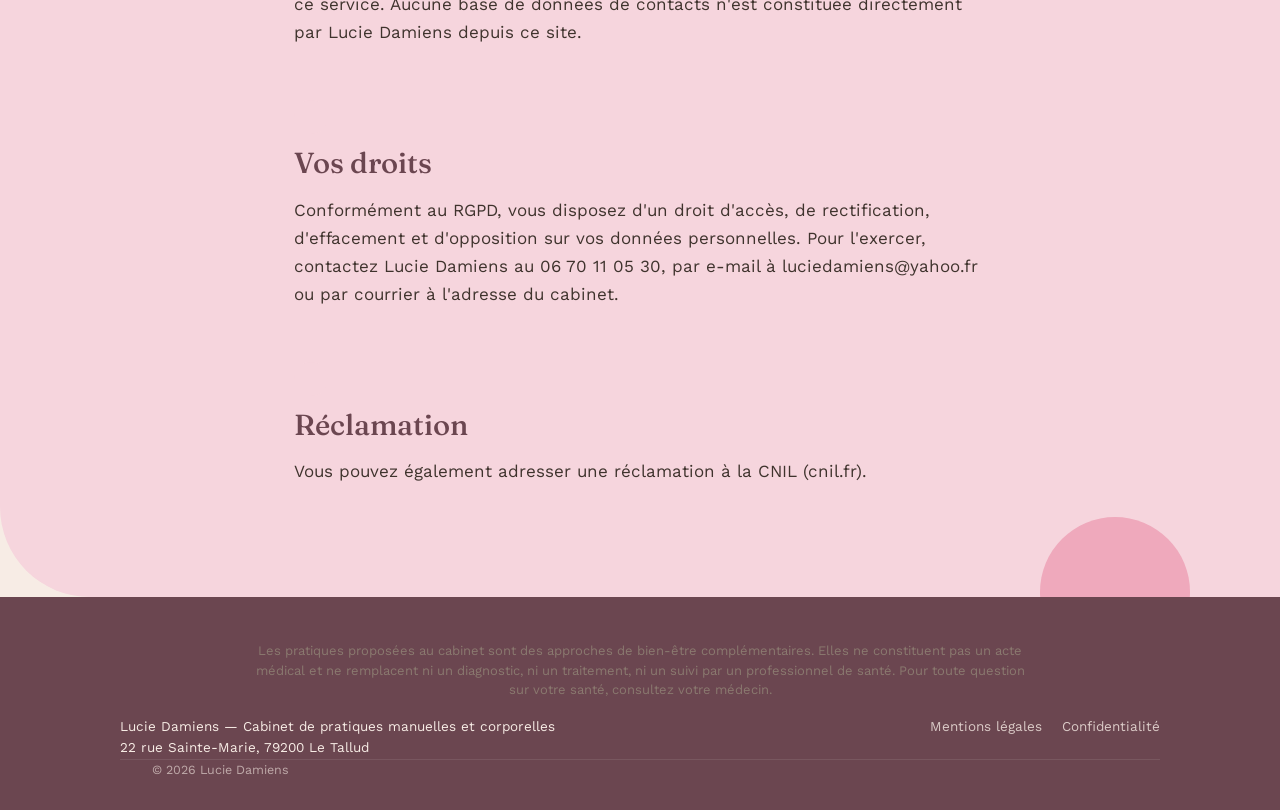
==== commit eda1d86c: "Conformité, navigation et SEO technique (lot 1) - Mentions légales et confidentialité corrigées (héb" ====
--- a/confidentialite.html
+++ b/confidentialite.html
@@ -1,18 +1,46 @@
 <!doctype html>
 <html lang="fr-FR"><head><meta charset="utf-8"><meta name="viewport" content="width=device-width, initial-scale=1">
 <title>Confidentialité – Lucie Damiens</title>
+<link rel="stylesheet" href="fonts.css">
+<link rel="preload" href="fonts/fraunces-latin-500-normal.woff2" as="font" type="font/woff2" crossorigin>
+<link rel="preload" href="fonts/work-sans-latin-400-normal.woff2" as="font" type="font/woff2" crossorigin>
+<link rel="icon" href="/favicon.ico" sizes="48x48">
+<link rel="icon" href="/favicon.svg" type="image/svg+xml">
+<link rel="apple-touch-icon" href="/apple-touch-icon.png">
+
 <meta name="robots" content="noindex">
-<link rel="stylesheet" href="https://fonts.googleapis.com/css2?family=Fraunces:ital,opsz,wght@0,9..144,400;0,9..144,500;0,9..144,600;1,9..144,500&family=Work+Sans:wght@400;500;600&display=swap">
-<link rel="stylesheet" href="style.css"></head>
-<body class="page page-id-149"><section class="tech-body wrap" style="padding-top:60px;">
+<link rel="stylesheet" href="style.css"><link rel="stylesheet" href="site.css">
+<script src="site.js" defer></script>
+</head>
+<body class="page page-id-149">
+<header class="site-nav">
+  <div class="site-nav-inner">
+    <a class="site-nav-brand" href="/">Lucie Damiens</a>
+    <button class="site-nav-toggle" type="button" aria-expanded="false" aria-controls="site-nav-menu"><span class="sr-only">Menu</span><span class="bars" aria-hidden="true"></span></button>
+    <nav id="site-nav-menu" class="site-nav-menu" aria-label="Navigation principale">
+      <ul>
+        <li class="has-sub"><button type="button" class="sub-toggle" aria-expanded="false" aria-controls="sub-approches">Mes approches</button>
+          <ul id="sub-approches" class="sub">
+            <li><a href="/processus-neurolink">Processus Neurolink</a></li>
+            <li><a href="/liberation-musculaire-profonde">Libération Musculaire Profonde</a></li>
+            <li><a href="/myofascialogie">Myofascialogie</a></li>
+            <li><a href="/massages">Massages</a></li>
+            <li><a href="/pressotherapie">Pressothérapie</a></li>
+          </ul>
+        </li>
+        <li><a href="/tarifs">Tarifs</a></li>
+        <li><a href="/#cabinet">Le cabinet</a></li>
+      </ul>
+      <a class="site-nav-cta" href="https://calendly.com/luciedamiens">Prendre RDV</a>
+    </nav>
+  </div>
+</header>
+<section class="tech-body wrap" style="padding-top:60px;">
 
 <section class="tech-hero">
-  <a class="btn-secondary back-link" href="index.html">← Retour à l'accueil</a>
+  <a class="btn-secondary back-link" href="/">← Retour à l'accueil</a>
 
 
-
-<link rel="preconnect" href="https://fonts.googleapis.com">
-<link href="https://fonts.googleapis.com/css2?family=Fraunces:ital,opsz,wght@0,9..144,400;0,9..144,500;0,9..144,600;1,9..144,500&amp;family=Work+Sans:wght@400;500;600&amp;display=swap" rel="stylesheet">
 
 <style>
   /* (tout ton CSS d’origine est conservé intégralement) */
@@ -27,27 +55,27 @@
 
 <section class="tech-body">
 
-  <p><em>Dernière mise à jour : [date]</em></p>
+  <p><em>Dernière mise à jour : 23 novembre 2026</em></p>
 
   <h2>Qui traite vos données</h2>
-  <p>Les données personnelles collectées via ce site sont traitées par Lucie Damiens, responsable du traitement, joignable au 06 70 11 05 30 ou à l'adresse du cabinet (22 rue Sainte-Marie, 79200 Le Tallud).</p>
+  <p>Les données personnelles collectées via ce site sont traitées par Lucie Damiens, responsable du traitement, joignable au 06 70 11 05 30, par e-mail à luciedamiens@yahoo.fr ou à l'adresse du cabinet (22 rue Sainte-Marie, 79200 Le Tallud).</p>
 
   <h2>Données collectées et finalité</h2>
   <div class="indications">
     <p><strong>Prise de rendez-vous</strong> : la prise de RDV se fait via Calendly (calendly.com/luciedamiens). Les données saisies (nom, e-mail, téléphone) sont collectées et traitées par Calendly ; consultez leur politique de confidentialité pour le détail.</p>
   </div>
   <div class="indications">
-    <p><strong>Navigation sur le site</strong> : ce site est hébergé par Netlify. Il ne dépose aucun cookie et n'utilise aucun outil de mesure d'audience. Comme tout hébergeur, Netlify enregistre des données techniques de connexion (adresse IP, navigateur) pour assurer le fonctionnement et la sécurité du site — voir la politique de confidentialité de Netlify.</p>
+    <p><strong>Navigation sur le site</strong> : ce site est hébergé par GitHub Pages (GitHub, Inc.). Il ne dépose aucun cookie par lui-même (hors carte Google Maps, si vous choisissez de l'afficher) et n'utilise aucun outil de mesure d'audience. Les polices de caractères sont hébergées sur le site : aucune donnée n'est transmise à Google à ce titre. Comme tout hébergeur, GitHub enregistre des données techniques de connexion (adresse IP) pour assurer le fonctionnement et la sécurité du site — voir la politique de confidentialité de GitHub.</p>
   </div>
   <div class="indications">
-    <p><strong>Carte</strong> : la page « Le cabinet » intègre une carte Google Maps, susceptible de déposer des cookies Google lors de son chargement — voir la politique de confidentialité de Google.</p>
+    <p><strong>Carte</strong> : la page d'accueil propose une carte Google Maps. Elle ne se charge que si vous cliquez sur « Afficher la carte » : tant que vous ne cliquez pas, aucune donnée n'est transmise à Google. Après votre clic, Google peut déposer des cookies et recevoir votre adresse IP — voir la politique de confidentialité de Google.</p>
   </div>
 
   <h2>Durée de conservation</h2>
   <p>Les données transmises via Calendly sont conservées selon les règles propres à ce service. Aucune base de données de contacts n'est constituée directement par Lucie Damiens depuis ce site.</p>
 
   <h2>Vos droits</h2>
-  <p>Conformément au RGPD, vous disposez d'un droit d'accès, de rectification, d'effacement et d'opposition sur vos données personnelles. Pour l'exercer, contactez Lucie Damiens au 06 70 11 05 30 ou par courrier à l'adresse du cabinet.</p>
+  <p>Conformément au RGPD, vous disposez d'un droit d'accès, de rectification, d'effacement et d'opposition sur vos données personnelles. Pour l'exercer, contactez Lucie Damiens au 06 70 11 05 30, par e-mail à luciedamiens@yahoo.fr ou par courrier à l'adresse du cabinet.</p>
 
   <h2>Réclamation</h2>
   <p>Vous pouvez également adresser une réclamation à la CNIL (cnil.fr).</p>
@@ -60,8 +88,8 @@
   <div class="footer-inner">
     <div>Lucie Damiens — Cabinet de pratiques manuelles et corporelles<br>22 rue Sainte-Marie, 79200 Le Tallud</div>
     <div class="footer-links">
-      <a href="mentions-legales.html">Mentions légales</a>
-      <a href="confidentialite.html">Confidentialité</a>
+      <a href="/mentions-legales">Mentions légales</a>
+      <a href="/confidentialite">Confidentialité</a>
     </div>
   </div>
   <div class="foot-bottom wrap">&copy; 2026 Lucie Damiens</div>
--- a/fonts.css
+++ b/fonts.css
@@ -0,0 +1,8 @@
+/* Polices hébergées sur le site (aucun appel aux serveurs de Google). Licence SIL OFL, voir dossier fonts/ */
+@font-face{font-family:'Fraunces';font-style:normal;font-weight:400;font-display:swap;src:url(fonts/fraunces-latin-400-normal.woff2) format('woff2');}
+@font-face{font-family:'Fraunces';font-style:normal;font-weight:500;font-display:swap;src:url(fonts/fraunces-latin-500-normal.woff2) format('woff2');}
+@font-face{font-family:'Fraunces';font-style:normal;font-weight:600;font-display:swap;src:url(fonts/fraunces-latin-600-normal.woff2) format('woff2');}
+@font-face{font-family:'Fraunces';font-style:italic;font-weight:500;font-display:swap;src:url(fonts/fraunces-latin-500-italic.woff2) format('woff2');}
+@font-face{font-family:'Work Sans';font-style:normal;font-weight:400;font-display:swap;src:url(fonts/work-sans-latin-400-normal.woff2) format('woff2');}
+@font-face{font-family:'Work Sans';font-style:normal;font-weight:500;font-display:swap;src:url(fonts/work-sans-latin-500-normal.woff2) format('woff2');}
+@font-face{font-family:'Work Sans';font-style:normal;font-weight:600;font-display:swap;src:url(fonts/work-sans-latin-600-normal.woff2) format('woff2');}
--- a/site.css
+++ b/site.css
@@ -0,0 +1,59 @@
+/* Ajouts : menu d'en-tête, carte au clic, accessibilité. Couleurs reprises de la palette en place. */
+.sr-only{position:absolute;width:1px;height:1px;margin:-1px;padding:0;overflow:hidden;clip:rect(0,0,0,0);white-space:nowrap;border:0;}
+
+.site-nav{position:sticky;top:0;z-index:100;background:#FFFAF6;border-bottom:1px solid #EAD9CD;font-family:'Work Sans',sans-serif;}
+.site-nav-inner{max-width:1100px;margin:0 auto;padding:0 20px;min-height:64px;display:flex;align-items:center;justify-content:space-between;gap:20px;}
+.site-nav-brand{font-family:'Fraunces',Georgia,serif;font-size:22px;font-weight:500;color:#6B4650;text-decoration:none;white-space:nowrap;}
+.site-nav-menu{display:flex;align-items:center;gap:28px;}
+.site-nav-menu ul{list-style:none;margin:0;padding:0;display:flex;align-items:center;gap:26px;}
+.site-nav-menu li{position:relative;margin:0;padding:0;}
+.site-nav-menu li::before{display:none !important;}
+.site-nav-menu a,.site-nav-menu .sub-toggle{font:500 16px/1.2 'Work Sans',sans-serif;color:#3F332D;text-decoration:none;background:none;border:0;padding:10px 2px;cursor:pointer;}
+.site-nav-menu a:hover,.site-nav-menu .sub-toggle:hover{color:#9E3A5C;}
+.site-nav-menu a[aria-current="page"]{color:#9E3A5C;box-shadow:inset 0 -2px 0 #9E3A5C;}
+.sub-toggle::after{content:"";display:inline-block;width:6px;height:6px;margin-left:8px;border-right:2px solid currentColor;border-bottom:2px solid currentColor;transform:translateY(-3px) rotate(45deg);}
+.site-nav-menu .sub{display:none;position:absolute;left:-14px;top:100%;min-width:270px;flex-direction:column;align-items:stretch;gap:0;background:#FFFAF6;border:1px solid #EAD9CD;border-radius:2px 16px 2px 16px;padding:10px 6px;box-shadow:0 10px 24px rgba(63,51,45,.12);}
+.site-nav-menu li.has-sub:hover .sub,.site-nav-menu li.has-sub:focus-within .sub,.site-nav-menu .sub.open{display:flex;}
+.site-nav-menu .sub a{display:block;padding:10px 14px;}
+.site-nav-menu .site-nav-cta{background:#9E3A5C;color:#fff;padding:11px 20px;border-radius:2px 16px 2px 16px;font-weight:600;white-space:nowrap;}
+.site-nav-menu .site-nav-cta:hover{background:#6B4650;color:#fff;}
+.site-nav a:focus-visible,.site-nav button:focus-visible{outline:3px solid #9E3A5C;outline-offset:2px;}
+.site-nav-toggle{display:none;background:none;border:1px solid #EAD9CD;border-radius:6px;width:46px;height:46px;cursor:pointer;position:relative;}
+.site-nav-toggle .bars,.site-nav-toggle .bars::before,.site-nav-toggle .bars::after{position:absolute;left:12px;right:12px;height:2px;background:#3F332D;content:"";}
+.site-nav-toggle .bars{top:22px;}
+.site-nav-toggle .bars::before{left:0;right:0;top:-7px;}
+.site-nav-toggle .bars::after{left:0;right:0;top:7px;}
+
+@media (max-width:860px){
+  .site-nav-inner{flex-wrap:wrap;padding:8px 16px;}
+  .site-nav-toggle{display:block;}
+  .site-nav-menu{display:none;width:100%;flex-direction:column;align-items:stretch;gap:6px;padding:8px 0 16px;}
+  .site-nav-menu.open{display:flex;}
+  .site-nav-menu ul{flex-direction:column;align-items:stretch;gap:0;}
+  .site-nav-menu a,.site-nav-menu .sub-toggle{display:block;width:100%;text-align:left;padding:14px 4px;font-size:17px;min-height:44px;}
+  .site-nav-menu .sub{display:flex;position:static;border:0;box-shadow:none;padding:0 0 6px 14px;min-width:0;background:transparent;}
+  .sub-toggle::after{display:none;}
+  .site-nav-menu a[aria-current="page"]{box-shadow:none;}
+  .site-nav-menu .site-nav-cta{text-align:center;margin-top:6px;}
+}
+
+/* Titres de pages : lieu en second niveau */
+.h1-lieu{display:block;font-family:'Work Sans',sans-serif;font-size:.42em;font-weight:500;letter-spacing:0;line-height:1.35;margin-top:10px;}
+
+/* Carte chargée au clic */
+.cabinet-map .map-consent{box-sizing:border-box;width:100%;height:100%;min-height:230px;display:flex;flex-direction:column;align-items:center;justify-content:center;gap:10px;text-align:center;padding:18px;background:#FFFAF6;border-radius:14px;box-shadow:0 6px 18px rgba(0,0,0,.25);color:#3F332D;font-family:'Work Sans',sans-serif;}
+.cabinet-map .map-consent-title{margin:0;font:600 17px/1.3 'Fraunces',Georgia,serif;color:#6B4650;}
+.cabinet-map .map-consent p{margin:0;font-size:14px;line-height:1.45;}
+.cabinet-map .map-consent-btn{background:#9E3A5C;color:#fff;border:0;border-radius:2px 16px 2px 16px;padding:12px 22px;font:600 15px 'Work Sans',sans-serif;cursor:pointer;min-height:44px;}
+.cabinet-map .map-consent-btn:hover{background:#6B4650;}
+.cabinet-map .map-consent a{font-size:14px;color:#9E3A5C;}
+.cabinet-map iframe{display:block;}
+#cabinet{scroll-margin-top:72px;}
+
+/* Infos pratiques (pages de pratique) */
+.infos-pratiques{background:var(--peche,#F7DFCF);border-radius:0 26px 26px 26px;padding:22px 26px;margin:14px 0}
+.infos-pratiques p{margin:0;padding:12px 0;border-bottom:1px solid rgba(107,70,80,.2);font-size:17px;line-height:1.55;max-width:none;color:var(--ink,#3a2a30)}
+.infos-pratiques p:first-child{padding-top:0}
+.infos-pratiques p:last-child{border-bottom:0;padding-bottom:0}
+.infos-pratiques strong{display:block;font-family:'Work Sans',sans-serif;font-size:14px;font-weight:600;color:var(--prune,#6B4650);margin-bottom:2px}
+.infos-pratiques a{color:var(--rose-fort,#9E3A5C);text-decoration:underline;text-underline-offset:3px}
